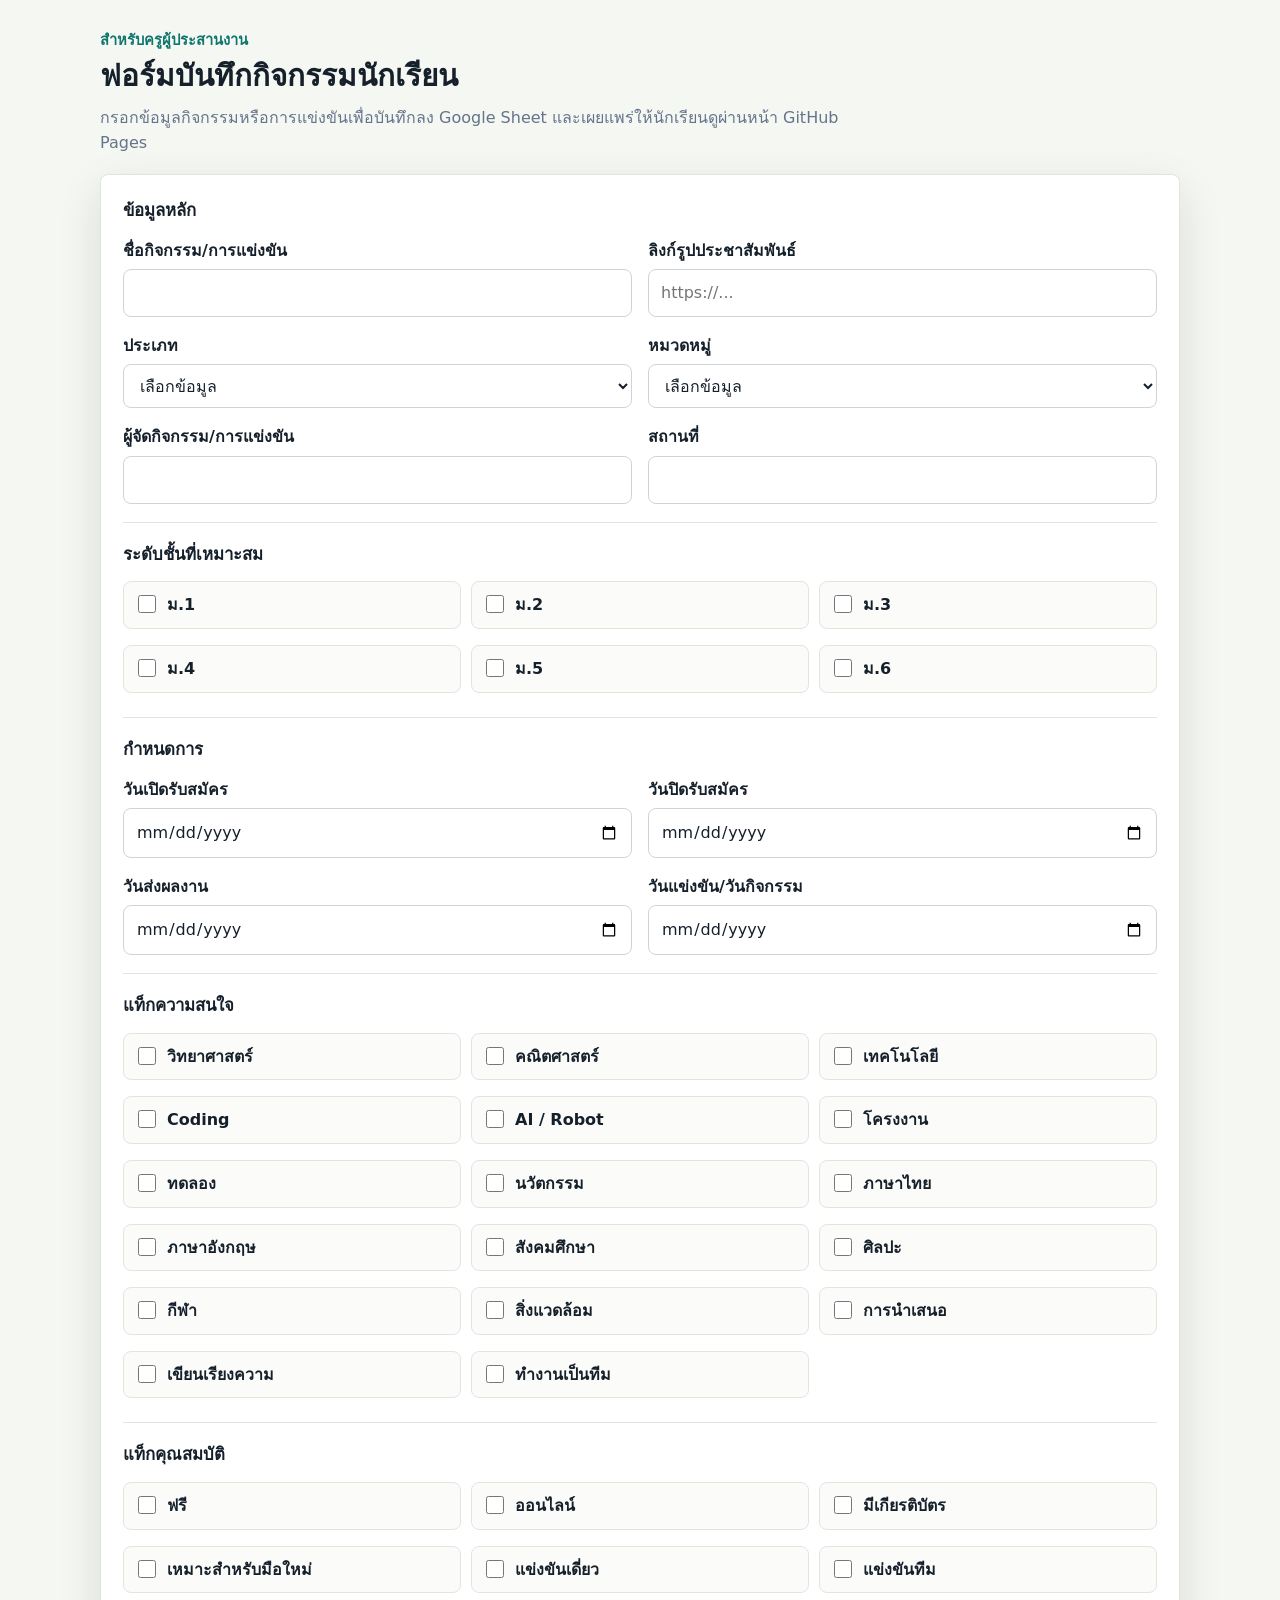
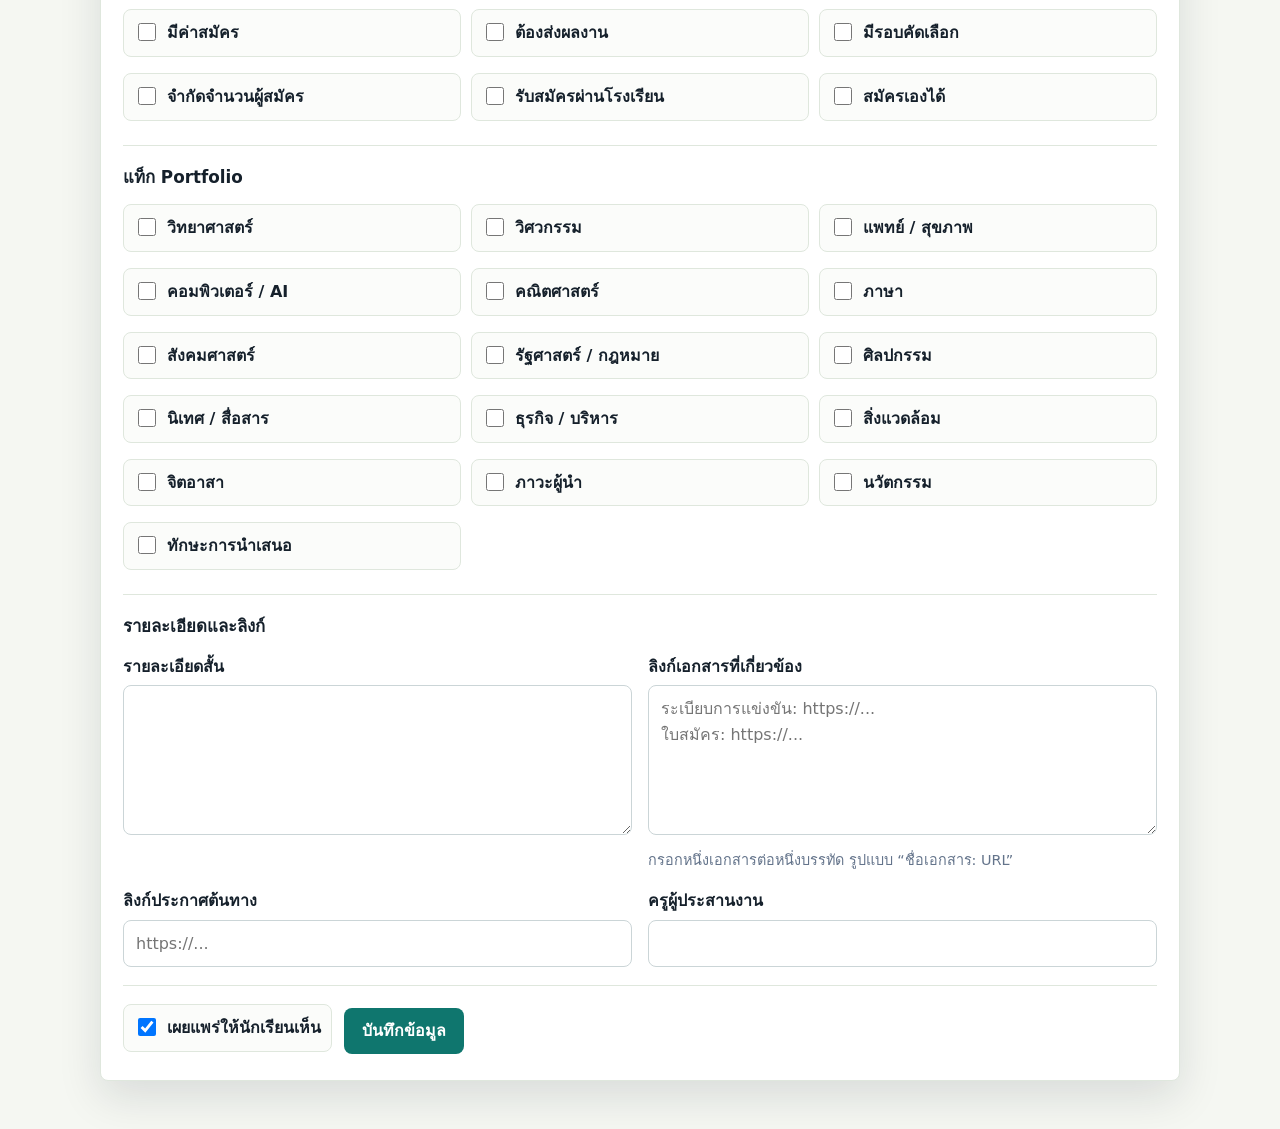
==== apps-script/Index.html @ c6098c6d "Create student events web app" ====
<!doctype html>
<html lang="th">
<head>
  <meta charset="utf-8">
  <meta name="viewport" content="width=device-width, initial-scale=1">
  <title>ฟอร์มบันทึกกิจกรรมนักเรียน</title>
  <style>
    :root {
      color-scheme: light;
      --bg: #f5f7f2;
      --surface: #ffffff;
      --ink: #15202b;
      --muted: #64748b;
      --line: #dfe7dd;
      --brand: #0f766e;
      --brand-dark: #115e59;
      --accent: #f97316;
      --danger: #b91c1c;
      --shadow: 0 16px 44px rgba(15, 23, 42, 0.12);
    }

    * {
      box-sizing: border-box;
    }

    body {
      margin: 0;
      background: var(--bg);
      color: var(--ink);
      font-family: system-ui, -apple-system, BlinkMacSystemFont, "Segoe UI", sans-serif;
      line-height: 1.6;
    }

    .page {
      width: min(1080px, calc(100% - 32px));
      margin: 0 auto;
      padding: 28px 0 48px;
    }

    header {
      margin-bottom: 18px;
    }

    .eyebrow {
      margin: 0 0 6px;
      color: var(--brand);
      font-weight: 700;
      font-size: 0.92rem;
    }

    h1 {
      margin: 0;
      font-size: 1.85rem;
      line-height: 1.25;
    }

    .lead {
      max-width: 760px;
      margin: 10px 0 0;
      color: var(--muted);
    }

    form {
      background: var(--surface);
      border: 1px solid var(--line);
      border-radius: 8px;
      box-shadow: var(--shadow);
      padding: 22px;
    }

    .section {
      padding: 18px 0;
      border-top: 1px solid var(--line);
    }

    .section:first-child {
      border-top: 0;
      padding-top: 0;
    }

    h2 {
      margin: 0 0 14px;
      font-size: 1.05rem;
    }

    .grid {
      display: grid;
      grid-template-columns: repeat(2, minmax(0, 1fr));
      gap: 16px;
    }

    .grid-3 {
      display: grid;
      grid-template-columns: repeat(3, minmax(0, 1fr));
      gap: 16px;
    }

    label {
      display: block;
      font-weight: 700;
      margin-bottom: 6px;
    }

    input,
    select,
    textarea {
      width: 100%;
      min-height: 44px;
      border: 1px solid #cbd5d7;
      border-radius: 8px;
      padding: 10px 12px;
      color: var(--ink);
      background: #fff;
      font: inherit;
    }

    textarea {
      min-height: 118px;
      resize: vertical;
    }

    input:focus,
    select:focus,
    textarea:focus {
      outline: 3px solid rgba(15, 118, 110, 0.18);
      border-color: var(--brand);
    }

    .check-grid {
      display: grid;
      grid-template-columns: repeat(3, minmax(0, 1fr));
      gap: 10px;
    }

    .check-item {
      display: flex;
      align-items: flex-start;
      gap: 8px;
      min-height: 42px;
      padding: 10px;
      border: 1px solid var(--line);
      border-radius: 8px;
      background: #fbfcfa;
      font-weight: 600;
    }

    .check-item input {
      width: 18px;
      min-height: 18px;
      margin-top: 3px;
      flex: 0 0 auto;
    }

    .hint {
      margin: 6px 0 0;
      color: var(--muted);
      font-size: 0.9rem;
    }

    .actions {
      display: flex;
      align-items: center;
      gap: 12px;
      flex-wrap: wrap;
      padding-top: 18px;
      border-top: 1px solid var(--line);
    }

    button {
      border: 0;
      border-radius: 8px;
      min-height: 44px;
      padding: 10px 18px;
      background: var(--brand);
      color: #fff;
      font: inherit;
      font-weight: 800;
      cursor: pointer;
    }

    button:hover {
      background: var(--brand-dark);
    }

    button:disabled {
      cursor: wait;
      opacity: 0.72;
    }

    .status {
      margin: 0;
      color: var(--muted);
      font-weight: 700;
    }

    .status.is-error {
      color: var(--danger);
    }

    .status.is-success {
      color: var(--brand);
    }

    @media (max-width: 820px) {
      .grid,
      .grid-3,
      .check-grid {
        grid-template-columns: 1fr;
      }

      form {
        padding: 16px;
      }
    }
  </style>
</head>
<body>
  <main class="page">
    <header>
      <p class="eyebrow">สำหรับครูผู้ประสานงาน</p>
      <h1>ฟอร์มบันทึกกิจกรรมนักเรียน</h1>
      <p class="lead">กรอกข้อมูลกิจกรรมหรือการแข่งขันเพื่อบันทึกลง Google Sheet และเผยแพร่ให้นักเรียนดูผ่านหน้า GitHub Pages</p>
    </header>

    <form id="eventForm">
      <section class="section">
        <h2>ข้อมูลหลัก</h2>
        <div class="grid">
          <div>
            <label for="title">ชื่อกิจกรรม/การแข่งขัน</label>
            <input id="title" name="title" required>
          </div>
          <div>
            <label for="posterImage">ลิงก์รูปประชาสัมพันธ์</label>
            <input id="posterImage" name="posterImage" type="url" placeholder="https://...">
          </div>
          <div>
            <label for="type">ประเภท</label>
            <select id="type" name="type" required></select>
          </div>
          <div>
            <label for="category">หมวดหมู่</label>
            <select id="category" name="category" required></select>
          </div>
          <div>
            <label for="organizer">ผู้จัดกิจกรรม/การแข่งขัน</label>
            <input id="organizer" name="organizer">
          </div>
          <div>
            <label for="location">สถานที่</label>
            <input id="location" name="location">
          </div>
        </div>
      </section>

      <section class="section">
        <h2>ระดับชั้นที่เหมาะสม</h2>
        <div class="check-grid" id="levelChecks"></div>
      </section>

      <section class="section">
        <h2>กำหนดการ</h2>
        <div class="grid">
          <div>
            <label for="registerOpenDate">วันเปิดรับสมัคร</label>
            <input id="registerOpenDate" name="registerOpenDate" type="date">
          </div>
          <div>
            <label for="registerCloseDate">วันปิดรับสมัคร</label>
            <input id="registerCloseDate" name="registerCloseDate" type="date">
          </div>
          <div>
            <label for="submissionDate">วันส่งผลงาน</label>
            <input id="submissionDate" name="submissionDate" type="date">
          </div>
          <div>
            <label for="eventDate">วันแข่งขัน/วันกิจกรรม</label>
            <input id="eventDate" name="eventDate" type="date">
          </div>
        </div>
      </section>

      <section class="section">
        <h2>แท็กความสนใจ</h2>
        <div class="check-grid" id="interestTagChecks"></div>
      </section>

      <section class="section">
        <h2>แท็กคุณสมบัติ</h2>
        <div class="check-grid" id="featureTagChecks"></div>
      </section>

      <section class="section">
        <h2>แท็ก Portfolio</h2>
        <div class="check-grid" id="portfolioTagChecks"></div>
      </section>

      <section class="section">
        <h2>รายละเอียดและลิงก์</h2>
        <div class="grid">
          <div>
            <label for="summary">รายละเอียดสั้น</label>
            <textarea id="summary" name="summary" rows="5"></textarea>
          </div>
          <div>
            <label for="documentLinks">ลิงก์เอกสารที่เกี่ยวข้อง</label>
            <textarea id="documentLinks" name="documentLinks" rows="5" placeholder="ระเบียบการแข่งขัน: https://...&#10;ใบสมัคร: https://..."></textarea>
            <p class="hint">กรอกหนึ่งเอกสารต่อหนึ่งบรรทัด รูปแบบ “ชื่อเอกสาร: URL”</p>
          </div>
          <div>
            <label for="sourceLink">ลิงก์ประกาศต้นทาง</label>
            <input id="sourceLink" name="sourceLink" type="url" placeholder="https://...">
          </div>
          <div>
            <label for="contactTeacher">ครูผู้ประสานงาน</label>
            <input id="contactTeacher" name="contactTeacher">
          </div>
        </div>
      </section>

      <div class="actions">
        <label class="check-item">
          <input id="isPublished" name="isPublished" type="checkbox" checked>
          <span>เผยแพร่ให้นักเรียนเห็น</span>
        </label>
        <button id="submitButton" type="submit">บันทึกข้อมูล</button>
        <p class="status" id="formStatus" aria-live="polite"></p>
      </div>
    </form>
  </main>

  <script>
    const TYPES = ['การแข่งขัน', 'จิตอาสา', 'งานแนะแนว', 'ค่าย/อบรม', 'ทุนการศึกษา', 'กิจกรรมอื่น ๆ'];
    const CATEGORIES = ['วิทยาศาสตร์', 'คณิตศาสตร์', 'เทคโนโลยี', 'ภาษาไทย', 'ภาษาอังกฤษ', 'สังคมศึกษา', 'ศิลปะ', 'กีฬา', 'สิ่งแวดล้อม', 'แนะแนวการศึกษา', 'จิตอาสา', 'ทั่วไป'];
    const LEVELS = [
      ['m1', 'ม.1'],
      ['m2', 'ม.2'],
      ['m3', 'ม.3'],
      ['m4', 'ม.4'],
      ['m5', 'ม.5'],
      ['m6', 'ม.6']
    ];
    const INTEREST_TAGS = ['วิทยาศาสตร์', 'คณิตศาสตร์', 'เทคโนโลยี', 'Coding', 'AI / Robot', 'โครงงาน', 'ทดลอง', 'นวัตกรรม', 'ภาษาไทย', 'ภาษาอังกฤษ', 'สังคมศึกษา', 'ศิลปะ', 'กีฬา', 'สิ่งแวดล้อม', 'การนำเสนอ', 'เขียนเรียงความ', 'ทำงานเป็นทีม'];
    const FEATURE_TAGS = ['ฟรี', 'ออนไลน์', 'มีเกียรติบัตร', 'เหมาะสำหรับมือใหม่', 'แข่งขันเดี่ยว', 'แข่งขันทีม', 'มีค่าสมัคร', 'ต้องส่งผลงาน', 'มีรอบคัดเลือก', 'จำกัดจำนวนผู้สมัคร', 'รับสมัครผ่านโรงเรียน', 'สมัครเองได้'];
    const PORTFOLIO_TAGS = ['วิทยาศาสตร์', 'วิศวกรรม', 'แพทย์ / สุขภาพ', 'คอมพิวเตอร์ / AI', 'คณิตศาสตร์', 'ภาษา', 'สังคมศาสตร์', 'รัฐศาสตร์ / กฎหมาย', 'ศิลปกรรม', 'นิเทศ / สื่อสาร', 'ธุรกิจ / บริหาร', 'สิ่งแวดล้อม', 'จิตอาสา', 'ภาวะผู้นำ', 'นวัตกรรม', 'ทักษะการนำเสนอ'];

    const form = document.querySelector('#eventForm');
    const statusText = document.querySelector('#formStatus');
    const submitButton = document.querySelector('#submitButton');

    renderSelect('type', TYPES);
    renderSelect('category', CATEGORIES);
    renderChecks('levelChecks', LEVELS.map(([value, label]) => ({ id: value, name: value, value, label })));
    renderChecks('interestTagChecks', INTEREST_TAGS.map(value => ({ name: 'interestTags', value, label: value })));
    renderChecks('featureTagChecks', FEATURE_TAGS.map(value => ({ name: 'featureTags', value, label: value })));
    renderChecks('portfolioTagChecks', PORTFOLIO_TAGS.map(value => ({ name: 'portfolioTags', value, label: value })));

    form.addEventListener('submit', function(event) {
      event.preventDefault();
      saveForm();
    });

    function renderSelect(id, options) {
      const select = document.querySelector('#' + id);
      select.innerHTML = '<option value="">เลือกข้อมูล</option>' + options.map(option => `<option value="${option}">${option}</option>`).join('');
    }

    function renderChecks(containerId, items) {
      const container = document.querySelector('#' + containerId);
      container.innerHTML = items.map(item => `
        <label class="check-item">
          <input ${item.id ? `id="${item.id}"` : ''} type="checkbox" name="${item.name}" value="${item.value}">
          <span>${item.label}</span>
        </label>
      `).join('');
    }

    function saveForm() {
      const payload = collectFormData();
      setStatus('กำลังบันทึกข้อมูล...', '');
      submitButton.disabled = true;

      // ใช้ google.script.run เพื่อเรียกฟังก์ชันฝั่ง Apps Script โดยไม่ต้องเปิด API แยก
      google.script.run
        .withSuccessHandler(function(result) {
          setStatus(result && result.message ? result.message : 'บันทึกข้อมูลเรียบร้อยแล้ว', 'success');
          form.reset();
          document.querySelector('#isPublished').checked = true;
          submitButton.disabled = false;
        })
        .withFailureHandler(function(error) {
          setStatus(error && error.message ? error.message : 'บันทึกไม่สำเร็จ กรุณาลองใหม่', 'error');
          submitButton.disabled = false;
        })
        .saveEvent(payload);
    }

    function collectFormData() {
      return {
        title: valueOf('title'),
        posterImage: valueOf('posterImage'),
        type: valueOf('type'),
        category: valueOf('category'),
        organizer: valueOf('organizer'),
        m1: checked('m1'),
        m2: checked('m2'),
        m3: checked('m3'),
        m4: checked('m4'),
        m5: checked('m5'),
        m6: checked('m6'),
        interestTags: selectedValues('interestTags'),
        featureTags: selectedValues('featureTags'),
        portfolioTags: selectedValues('portfolioTags'),
        registerOpenDate: valueOf('registerOpenDate'),
        registerCloseDate: valueOf('registerCloseDate'),
        submissionDate: valueOf('submissionDate'),
        eventDate: valueOf('eventDate'),
        location: valueOf('location'),
        summary: valueOf('summary'),
        sourceLink: valueOf('sourceLink'),
        documentLinks: valueOf('documentLinks'),
        contactTeacher: valueOf('contactTeacher'),
        isPublished: checked('isPublished')
      };
    }

    function valueOf(id) {
      return document.querySelector('#' + id).value.trim();
    }

    function checked(id) {
      return document.querySelector('#' + id).checked;
    }

    function selectedValues(name) {
      return Array.from(document.querySelectorAll(`input[name="${name}"]:checked`)).map(input => input.value);
    }

    function setStatus(message, type) {
      statusText.textContent = message;
      statusText.className = 'status';
      if (type) statusText.classList.add('is-' + type);
    }
  </script>
</body>
</html>
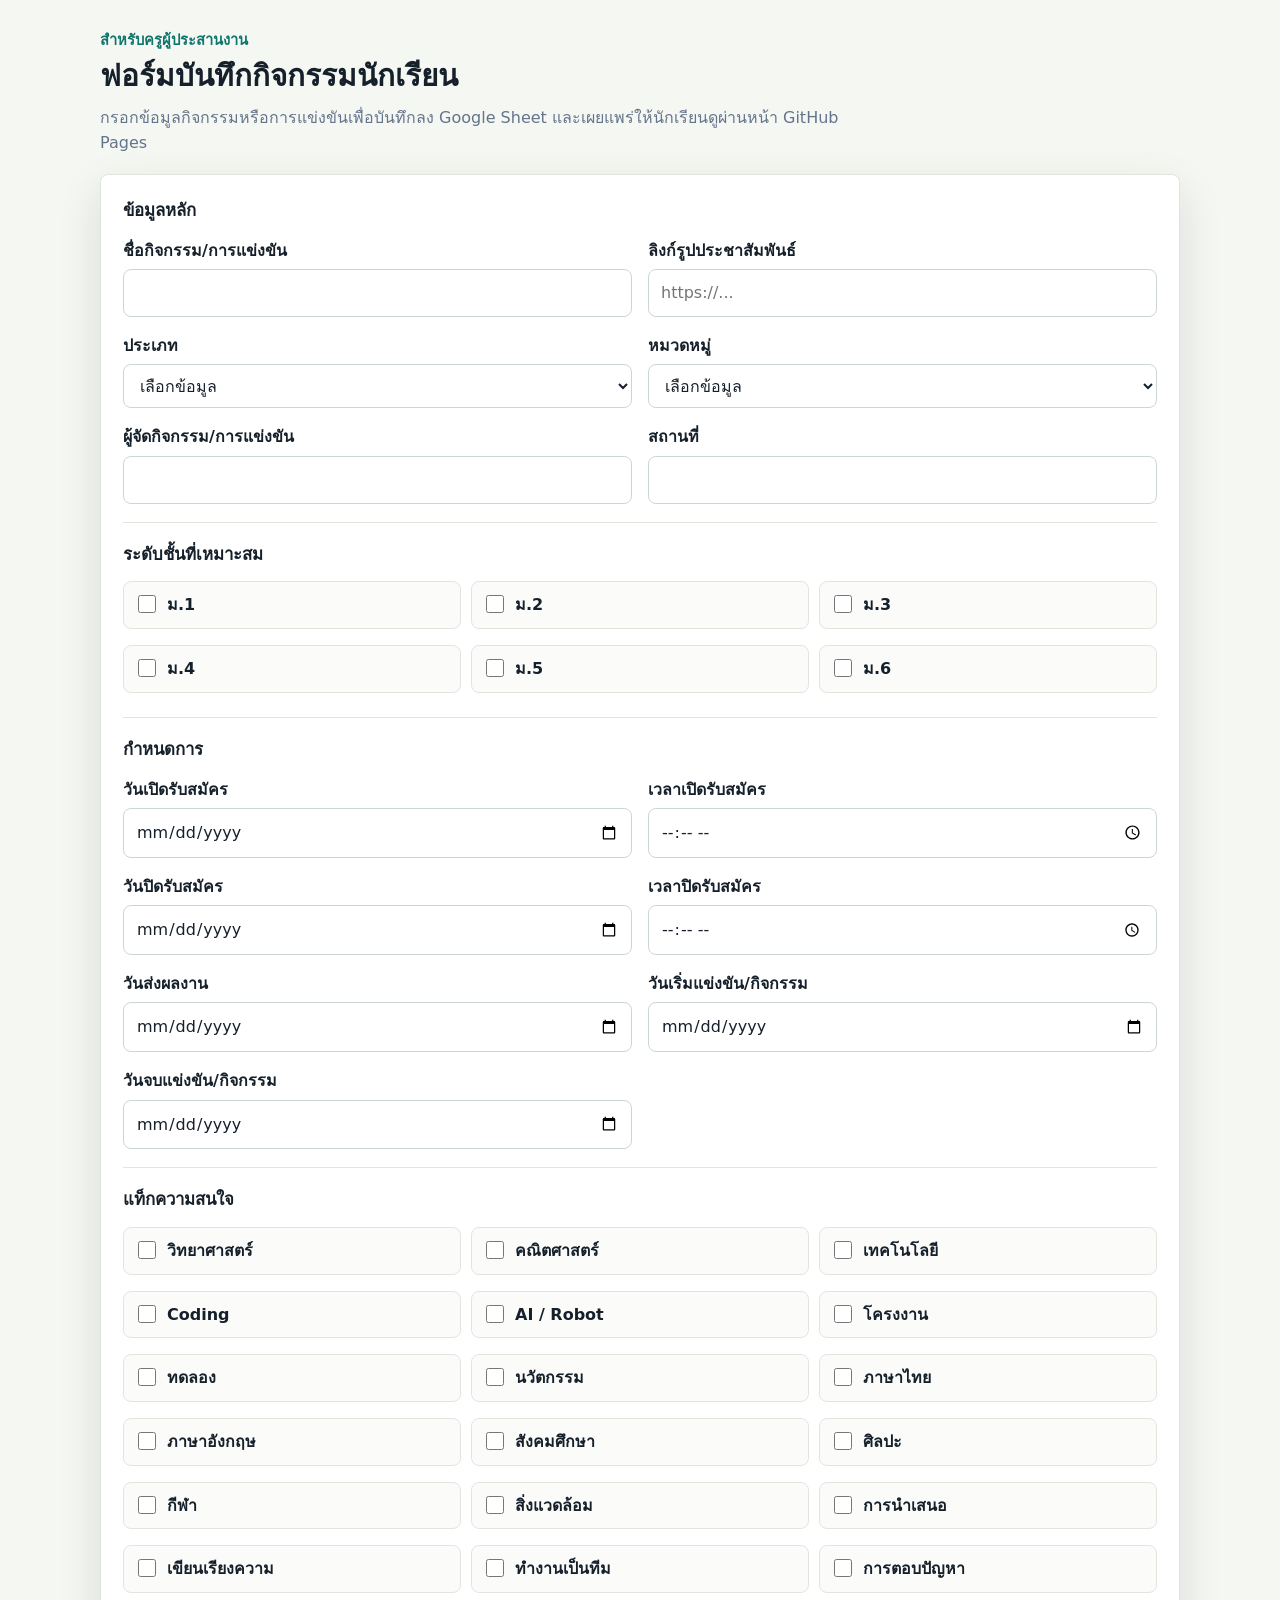
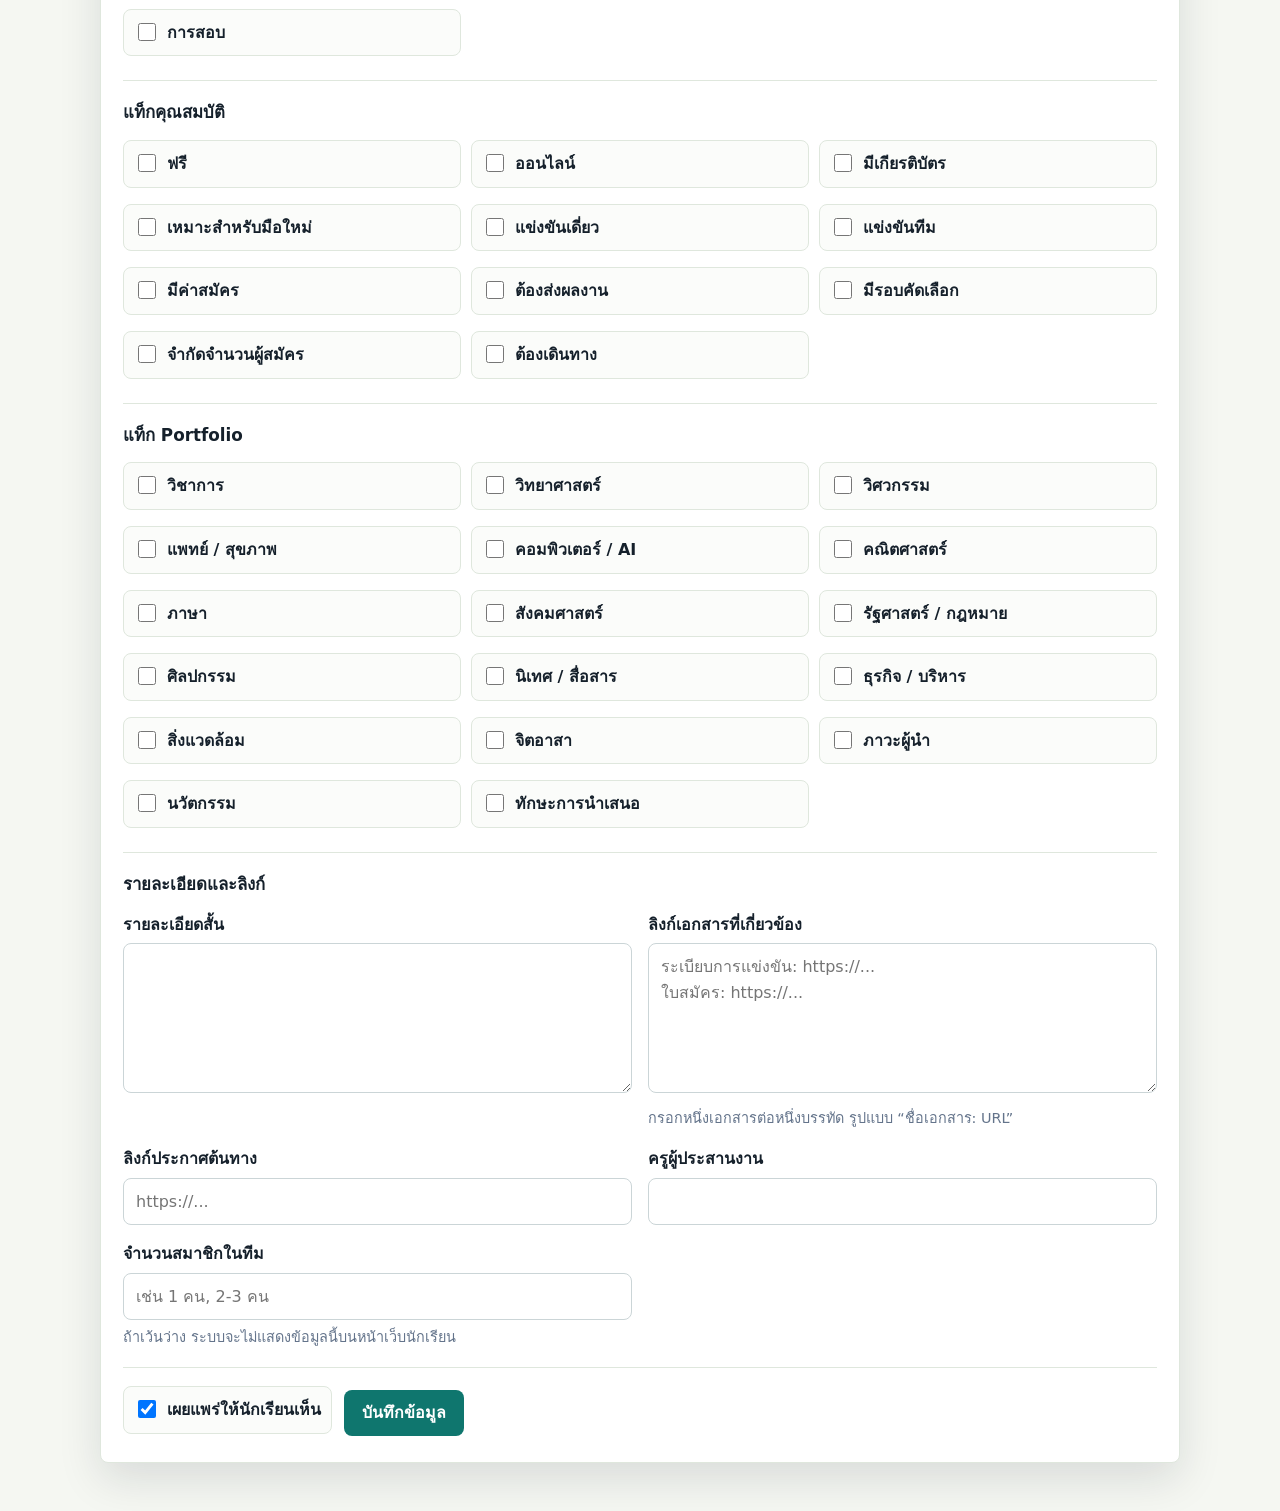
==== commit 4f9809ff: "Update event scheduling fields" ====
--- a/apps-script/Index.html
+++ b/apps-script/Index.html
@@ -266,16 +266,28 @@
             <input id="registerOpenDate" name="registerOpenDate" type="date">
           </div>
           <div>
+            <label for="registerOpenTime">เวลาเปิดรับสมัคร</label>
+            <input id="registerOpenTime" name="registerOpenTime" type="time">
+          </div>
+          <div>
             <label for="registerCloseDate">วันปิดรับสมัคร</label>
             <input id="registerCloseDate" name="registerCloseDate" type="date">
           </div>
           <div>
+            <label for="registerCloseTime">เวลาปิดรับสมัคร</label>
+            <input id="registerCloseTime" name="registerCloseTime" type="time">
+          </div>
+          <div>
             <label for="submissionDate">วันส่งผลงาน</label>
             <input id="submissionDate" name="submissionDate" type="date">
           </div>
           <div>
-            <label for="eventDate">วันแข่งขัน/วันกิจกรรม</label>
-            <input id="eventDate" name="eventDate" type="date">
+            <label for="eventStartDate">วันเริ่มแข่งขัน/กิจกรรม</label>
+            <input id="eventStartDate" name="eventStartDate" type="date">
+          </div>
+          <div>
+            <label for="eventEndDate">วันจบแข่งขัน/กิจกรรม</label>
+            <input id="eventEndDate" name="eventEndDate" type="date">
           </div>
         </div>
       </section>
@@ -314,6 +326,11 @@
           <div>
             <label for="contactTeacher">ครูผู้ประสานงาน</label>
             <input id="contactTeacher" name="contactTeacher">
+          </div>
+          <div>
+            <label for="teamMemberCount">จำนวนสมาชิกในทีม</label>
+            <input id="teamMemberCount" name="teamMemberCount" inputmode="numeric" placeholder="เช่น 1 คน, 2-3 คน">
+            <p class="hint">ถ้าเว้นว่าง ระบบจะไม่แสดงข้อมูลนี้บนหน้าเว็บนักเรียน</p>
           </div>
         </div>
       </section>
@@ -340,9 +357,9 @@
       ['m5', 'ม.5'],
       ['m6', 'ม.6']
     ];
-    const INTEREST_TAGS = ['วิทยาศาสตร์', 'คณิตศาสตร์', 'เทคโนโลยี', 'Coding', 'AI / Robot', 'โครงงาน', 'ทดลอง', 'นวัตกรรม', 'ภาษาไทย', 'ภาษาอังกฤษ', 'สังคมศึกษา', 'ศิลปะ', 'กีฬา', 'สิ่งแวดล้อม', 'การนำเสนอ', 'เขียนเรียงความ', 'ทำงานเป็นทีม'];
-    const FEATURE_TAGS = ['ฟรี', 'ออนไลน์', 'มีเกียรติบัตร', 'เหมาะสำหรับมือใหม่', 'แข่งขันเดี่ยว', 'แข่งขันทีม', 'มีค่าสมัคร', 'ต้องส่งผลงาน', 'มีรอบคัดเลือก', 'จำกัดจำนวนผู้สมัคร', 'รับสมัครผ่านโรงเรียน', 'สมัครเองได้'];
-    const PORTFOLIO_TAGS = ['วิทยาศาสตร์', 'วิศวกรรม', 'แพทย์ / สุขภาพ', 'คอมพิวเตอร์ / AI', 'คณิตศาสตร์', 'ภาษา', 'สังคมศาสตร์', 'รัฐศาสตร์ / กฎหมาย', 'ศิลปกรรม', 'นิเทศ / สื่อสาร', 'ธุรกิจ / บริหาร', 'สิ่งแวดล้อม', 'จิตอาสา', 'ภาวะผู้นำ', 'นวัตกรรม', 'ทักษะการนำเสนอ'];
+    const INTEREST_TAGS = ['วิทยาศาสตร์', 'คณิตศาสตร์', 'เทคโนโลยี', 'Coding', 'AI / Robot', 'โครงงาน', 'ทดลอง', 'นวัตกรรม', 'ภาษาไทย', 'ภาษาอังกฤษ', 'สังคมศึกษา', 'ศิลปะ', 'กีฬา', 'สิ่งแวดล้อม', 'การนำเสนอ', 'เขียนเรียงความ', 'ทำงานเป็นทีม', 'การตอบปัญหา', 'การสอบ'];
+    const FEATURE_TAGS = ['ฟรี', 'ออนไลน์', 'มีเกียรติบัตร', 'เหมาะสำหรับมือใหม่', 'แข่งขันเดี่ยว', 'แข่งขันทีม', 'มีค่าสมัคร', 'ต้องส่งผลงาน', 'มีรอบคัดเลือก', 'จำกัดจำนวนผู้สมัคร', 'ต้องเดินทาง'];
+    const PORTFOLIO_TAGS = ['วิชาการ', 'วิทยาศาสตร์', 'วิศวกรรม', 'แพทย์ / สุขภาพ', 'คอมพิวเตอร์ / AI', 'คณิตศาสตร์', 'ภาษา', 'สังคมศาสตร์', 'รัฐศาสตร์ / กฎหมาย', 'ศิลปกรรม', 'นิเทศ / สื่อสาร', 'ธุรกิจ / บริหาร', 'สิ่งแวดล้อม', 'จิตอาสา', 'ภาวะผู้นำ', 'นวัตกรรม', 'ทักษะการนำเสนอ'];
 
     const form = document.querySelector('#eventForm');
     const statusText = document.querySelector('#formStatus');
@@ -412,10 +429,14 @@
         featureTags: selectedValues('featureTags'),
         portfolioTags: selectedValues('portfolioTags'),
         registerOpenDate: valueOf('registerOpenDate'),
+        registerOpenTime: valueOf('registerOpenTime'),
         registerCloseDate: valueOf('registerCloseDate'),
+        registerCloseTime: valueOf('registerCloseTime'),
         submissionDate: valueOf('submissionDate'),
-        eventDate: valueOf('eventDate'),
+        eventStartDate: valueOf('eventStartDate'),
+        eventEndDate: valueOf('eventEndDate'),
         location: valueOf('location'),
+        teamMemberCount: valueOf('teamMemberCount'),
         summary: valueOf('summary'),
         sourceLink: valueOf('sourceLink'),
         documentLinks: valueOf('documentLinks'),
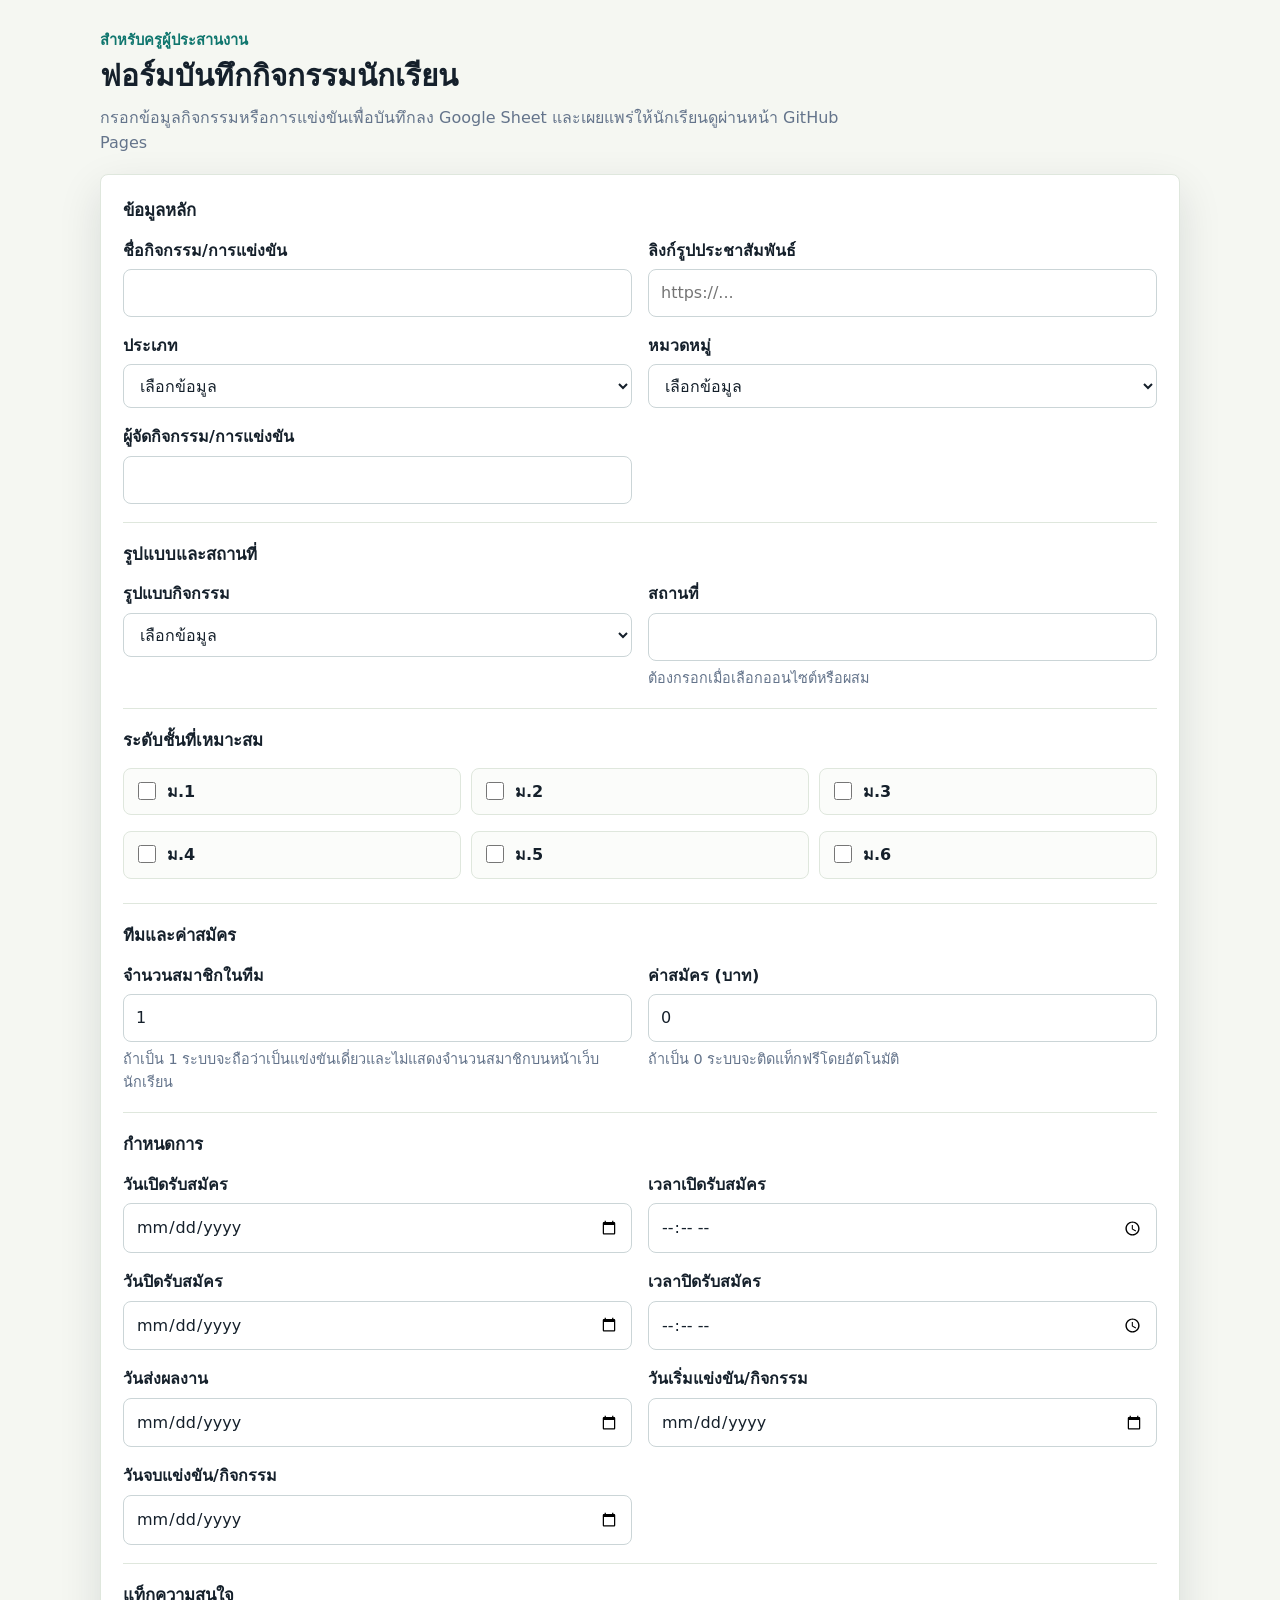
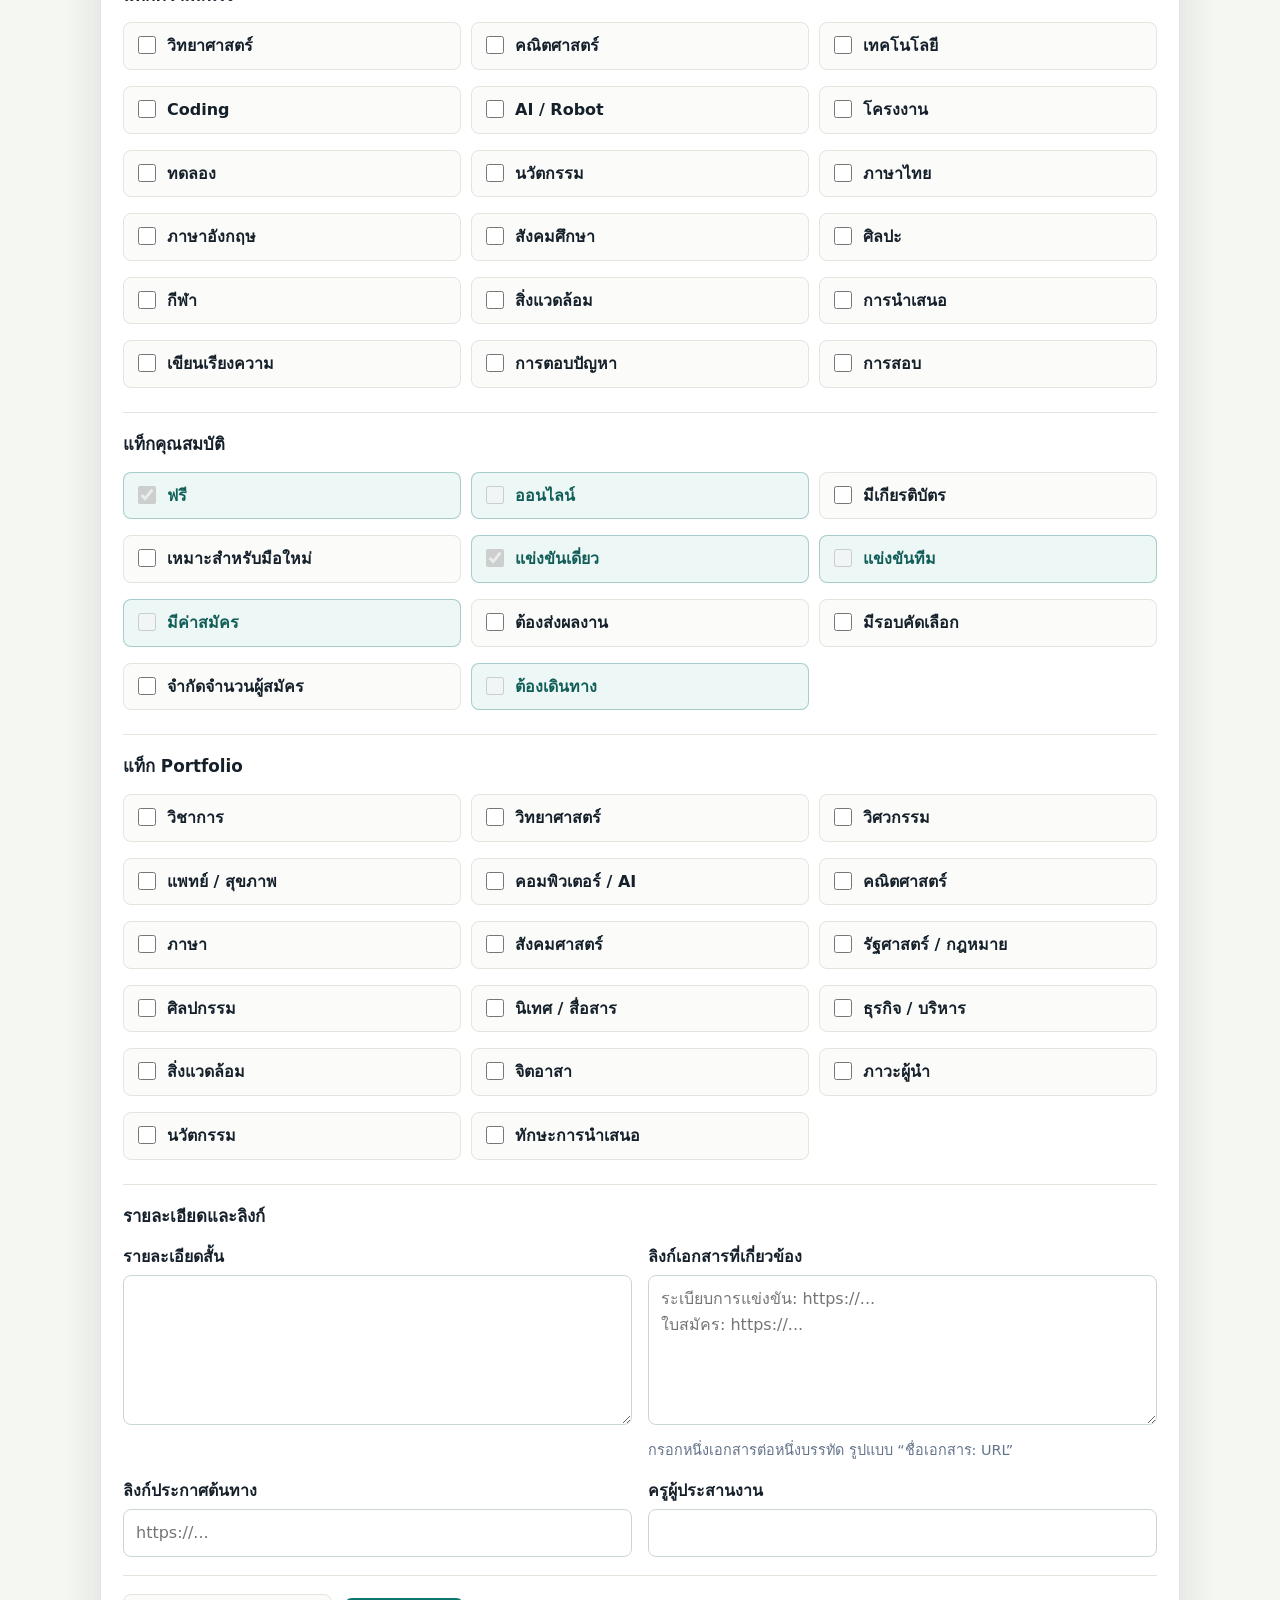
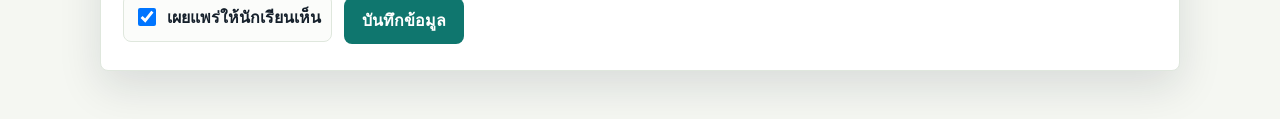
==== commit 9bbeb116: "Add activity format auto tags" ====
--- a/apps-script/Index.html
+++ b/apps-script/Index.html
@@ -151,6 +151,16 @@
       flex: 0 0 auto;
     }
 
+    .check-item.is-locked {
+      background: #edf7f5;
+      border-color: rgba(15, 118, 110, 0.32);
+      color: var(--brand-dark);
+    }
+
+    .check-item input:disabled {
+      cursor: not-allowed;
+    }
+
     .hint {
       margin: 6px 0 0;
       color: var(--muted);
@@ -246,9 +256,20 @@
             <label for="organizer">ผู้จัดกิจกรรม/การแข่งขัน</label>
             <input id="organizer" name="organizer">
           </div>
+        </div>
+      </section>
+
+      <section class="section">
+        <h2>รูปแบบและสถานที่</h2>
+        <div class="grid">
+          <div>
+            <label for="activityFormat">รูปแบบกิจกรรม</label>
+            <select id="activityFormat" name="activityFormat" required></select>
+          </div>
           <div>
             <label for="location">สถานที่</label>
             <input id="location" name="location">
+            <p class="hint">ต้องกรอกเมื่อเลือกออนไซต์หรือผสม</p>
           </div>
         </div>
       </section>
@@ -256,6 +277,22 @@
       <section class="section">
         <h2>ระดับชั้นที่เหมาะสม</h2>
         <div class="check-grid" id="levelChecks"></div>
+      </section>
+
+      <section class="section">
+        <h2>ทีมและค่าสมัคร</h2>
+        <div class="grid">
+          <div>
+            <label for="teamMemberCount">จำนวนสมาชิกในทีม</label>
+            <input id="teamMemberCount" name="teamMemberCount" type="number" min="1" step="1" value="1" inputmode="numeric">
+            <p class="hint">ถ้าเป็น 1 ระบบจะถือว่าเป็นแข่งขันเดี่ยวและไม่แสดงจำนวนสมาชิกบนหน้าเว็บนักเรียน</p>
+          </div>
+          <div>
+            <label for="registrationFee">ค่าสมัคร (บาท)</label>
+            <input id="registrationFee" name="registrationFee" type="number" min="0" step="1" value="0" inputmode="decimal">
+            <p class="hint">ถ้าเป็น 0 ระบบจะติดแท็กฟรีโดยอัตโนมัติ</p>
+          </div>
+        </div>
       </section>
 
       <section class="section">
@@ -326,11 +363,6 @@
           <div>
             <label for="contactTeacher">ครูผู้ประสานงาน</label>
             <input id="contactTeacher" name="contactTeacher">
-          </div>
-          <div>
-            <label for="teamMemberCount">จำนวนสมาชิกในทีม</label>
-            <input id="teamMemberCount" name="teamMemberCount" inputmode="numeric" placeholder="เช่น 1 คน, 2-3 คน">
-            <p class="hint">ถ้าเว้นว่าง ระบบจะไม่แสดงข้อมูลนี้บนหน้าเว็บนักเรียน</p>
           </div>
         </div>
       </section>
@@ -349,6 +381,7 @@
   <script>
     const TYPES = ['การแข่งขัน', 'จิตอาสา', 'งานแนะแนว', 'ค่าย/อบรม', 'ทุนการศึกษา', 'กิจกรรมอื่น ๆ'];
     const CATEGORIES = ['วิทยาศาสตร์', 'คณิตศาสตร์', 'เทคโนโลยี', 'ภาษาไทย', 'ภาษาอังกฤษ', 'สังคมศึกษา', 'ศิลปะ', 'กีฬา', 'สิ่งแวดล้อม', 'แนะแนวการศึกษา', 'จิตอาสา', 'ทั่วไป'];
+    const ACTIVITY_FORMATS = ['ออนไลน์', 'ออนไซต์', 'ผสม'];
     const LEVELS = [
       ['m1', 'ม.1'],
       ['m2', 'ม.2'],
@@ -357,9 +390,10 @@
       ['m5', 'ม.5'],
       ['m6', 'ม.6']
     ];
-    const INTEREST_TAGS = ['วิทยาศาสตร์', 'คณิตศาสตร์', 'เทคโนโลยี', 'Coding', 'AI / Robot', 'โครงงาน', 'ทดลอง', 'นวัตกรรม', 'ภาษาไทย', 'ภาษาอังกฤษ', 'สังคมศึกษา', 'ศิลปะ', 'กีฬา', 'สิ่งแวดล้อม', 'การนำเสนอ', 'เขียนเรียงความ', 'ทำงานเป็นทีม', 'การตอบปัญหา', 'การสอบ'];
+    const INTEREST_TAGS = ['วิทยาศาสตร์', 'คณิตศาสตร์', 'เทคโนโลยี', 'Coding', 'AI / Robot', 'โครงงาน', 'ทดลอง', 'นวัตกรรม', 'ภาษาไทย', 'ภาษาอังกฤษ', 'สังคมศึกษา', 'ศิลปะ', 'กีฬา', 'สิ่งแวดล้อม', 'การนำเสนอ', 'เขียนเรียงความ', 'การตอบปัญหา', 'การสอบ'];
     const FEATURE_TAGS = ['ฟรี', 'ออนไลน์', 'มีเกียรติบัตร', 'เหมาะสำหรับมือใหม่', 'แข่งขันเดี่ยว', 'แข่งขันทีม', 'มีค่าสมัคร', 'ต้องส่งผลงาน', 'มีรอบคัดเลือก', 'จำกัดจำนวนผู้สมัคร', 'ต้องเดินทาง'];
     const PORTFOLIO_TAGS = ['วิชาการ', 'วิทยาศาสตร์', 'วิศวกรรม', 'แพทย์ / สุขภาพ', 'คอมพิวเตอร์ / AI', 'คณิตศาสตร์', 'ภาษา', 'สังคมศาสตร์', 'รัฐศาสตร์ / กฎหมาย', 'ศิลปกรรม', 'นิเทศ / สื่อสาร', 'ธุรกิจ / บริหาร', 'สิ่งแวดล้อม', 'จิตอาสา', 'ภาวะผู้นำ', 'นวัตกรรม', 'ทักษะการนำเสนอ'];
+    const AUTO_FEATURE_TAGS = ['แข่งขันเดี่ยว', 'แข่งขันทีม', 'ฟรี', 'มีค่าสมัคร', 'ออนไลน์', 'ต้องเดินทาง'];
 
     const form = document.querySelector('#eventForm');
     const statusText = document.querySelector('#formStatus');
@@ -367,16 +401,23 @@
 
     renderSelect('type', TYPES);
     renderSelect('category', CATEGORIES);
+    renderSelect('activityFormat', ACTIVITY_FORMATS);
     renderChecks('levelChecks', LEVELS.map(([value, label]) => ({ id: value, name: value, value, label })));
     renderChecks('interestTagChecks', INTEREST_TAGS.map(value => ({ name: 'interestTags', value, label: value })));
-    renderChecks('featureTagChecks', FEATURE_TAGS.map(value => ({ name: 'featureTags', value, label: value })));
+    renderChecks('featureTagChecks', FEATURE_TAGS.map(value => ({ name: 'featureTags', value, label: value, locked: AUTO_FEATURE_TAGS.includes(value) })));
     renderChecks('portfolioTagChecks', PORTFOLIO_TAGS.map(value => ({ name: 'portfolioTags', value, label: value })));
+    updateAutoFields();
 
     form.addEventListener('submit', function(event) {
       event.preventDefault();
       saveForm();
     });
 
+    ['teamMemberCount', 'registrationFee', 'activityFormat'].forEach(id => {
+      document.querySelector('#' + id).addEventListener('input', updateAutoFields);
+      document.querySelector('#' + id).addEventListener('change', updateAutoFields);
+    });
+
     function renderSelect(id, options) {
       const select = document.querySelector('#' + id);
       select.innerHTML = '<option value="">เลือกข้อมูล</option>' + options.map(option => `<option value="${option}">${option}</option>`).join('');
@@ -385,8 +426,8 @@
     function renderChecks(containerId, items) {
       const container = document.querySelector('#' + containerId);
       container.innerHTML = items.map(item => `
-        <label class="check-item">
-          <input ${item.id ? `id="${item.id}"` : ''} type="checkbox" name="${item.name}" value="${item.value}">
+        <label class="check-item ${item.locked ? 'is-locked' : ''}">
+          <input ${item.id ? `id="${item.id}"` : ''} ${item.locked ? 'data-auto-feature="true" disabled' : ''} type="checkbox" name="${item.name}" value="${item.value}">
           <span>${item.label}</span>
         </label>
       `).join('');
@@ -403,6 +444,8 @@
           setStatus(result && result.message ? result.message : 'บันทึกข้อมูลเรียบร้อยแล้ว', 'success');
           form.reset();
           document.querySelector('#isPublished').checked = true;
+          setDefaultAutoInputs();
+          updateAutoFields();
           submitButton.disabled = false;
         })
         .withFailureHandler(function(error) {
@@ -413,12 +456,18 @@
     }
 
     function collectFormData() {
+      updateAutoFields();
+      const teamMemberCount = normalizeTeamMemberCount(valueOf('teamMemberCount'));
+      const registrationFee = normalizeRegistrationFee(valueOf('registrationFee'));
+
       return {
         title: valueOf('title'),
         posterImage: valueOf('posterImage'),
         type: valueOf('type'),
         category: valueOf('category'),
         organizer: valueOf('organizer'),
+        activityFormat: valueOf('activityFormat'),
+        location: valueOf('location'),
         m1: checked('m1'),
         m2: checked('m2'),
         m3: checked('m3'),
@@ -426,7 +475,7 @@
         m5: checked('m5'),
         m6: checked('m6'),
         interestTags: selectedValues('interestTags'),
-        featureTags: selectedValues('featureTags'),
+        featureTags: buildFeatureTags(selectedValues('featureTags'), teamMemberCount, registrationFee, valueOf('activityFormat')),
         portfolioTags: selectedValues('portfolioTags'),
         registerOpenDate: valueOf('registerOpenDate'),
         registerOpenTime: valueOf('registerOpenTime'),
@@ -435,8 +484,8 @@
         submissionDate: valueOf('submissionDate'),
         eventStartDate: valueOf('eventStartDate'),
         eventEndDate: valueOf('eventEndDate'),
-        location: valueOf('location'),
-        teamMemberCount: valueOf('teamMemberCount'),
+        teamMemberCount,
+        registrationFee,
         summary: valueOf('summary'),
         sourceLink: valueOf('sourceLink'),
         documentLinks: valueOf('documentLinks'),
@@ -457,6 +506,52 @@
       return Array.from(document.querySelectorAll(`input[name="${name}"]:checked`)).map(input => input.value);
     }
 
+    function setDefaultAutoInputs() {
+      document.querySelector('#teamMemberCount').value = '1';
+      document.querySelector('#registrationFee').value = '0';
+    }
+
+    function updateAutoFields() {
+      const teamMemberCount = normalizeTeamMemberCount(valueOf('teamMemberCount'));
+      const registrationFee = normalizeRegistrationFee(valueOf('registrationFee'));
+      const activityFormat = valueOf('activityFormat');
+      const locationInput = document.querySelector('#location');
+      const featureTags = buildFeatureTags(selectedValues('featureTags'), teamMemberCount, registrationFee, activityFormat);
+
+      locationInput.required = activityFormat === 'ออนไซต์' || activityFormat === 'ผสม';
+
+      document.querySelectorAll('[data-auto-feature="true"]').forEach(input => {
+        input.checked = featureTags.includes(input.value);
+      });
+    }
+
+    function buildFeatureTags(values, teamMemberCount, registrationFee, activityFormat) {
+      const tags = values.filter(value => !AUTO_FEATURE_TAGS.includes(value));
+
+      tags.push(teamMemberCount === 1 ? 'แข่งขันเดี่ยว' : 'แข่งขันทีม');
+      tags.push(registrationFee > 0 ? 'มีค่าสมัคร' : 'ฟรี');
+
+      if (activityFormat === 'ออนไลน์' || activityFormat === 'ผสม') {
+        tags.push('ออนไลน์');
+      }
+
+      if (activityFormat === 'ออนไซต์' || activityFormat === 'ผสม') {
+        tags.push('ต้องเดินทาง');
+      }
+
+      return Array.from(new Set(tags));
+    }
+
+    function normalizeTeamMemberCount(value) {
+      const number = parseInt(String(value || '').replace(/,/g, ''), 10);
+      return Number.isFinite(number) && number >= 1 ? number : 1;
+    }
+
+    function normalizeRegistrationFee(value) {
+      const number = Number(String(value || '').replace(/,/g, ''));
+      return Number.isFinite(number) && number >= 0 ? number : 0;
+    }
+
     function setStatus(message, type) {
       statusText.textContent = message;
       statusText.className = 'status';
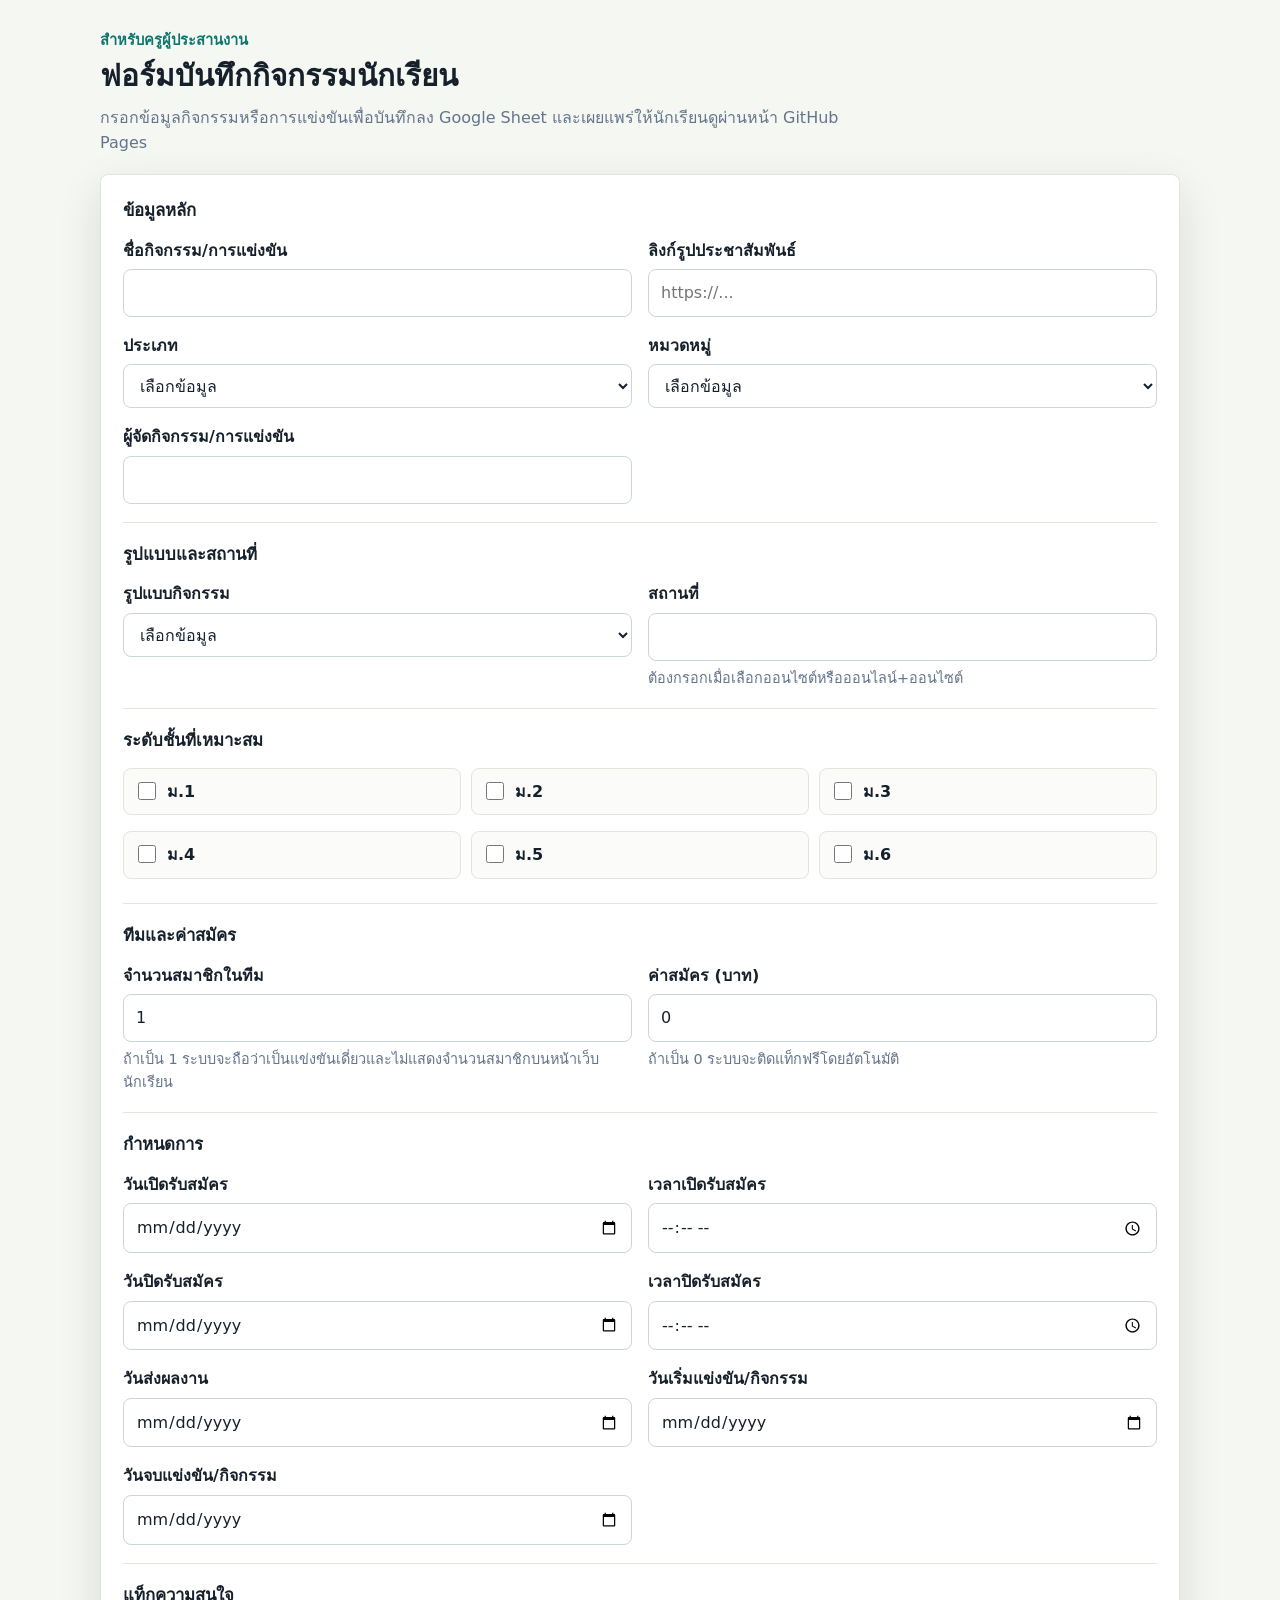
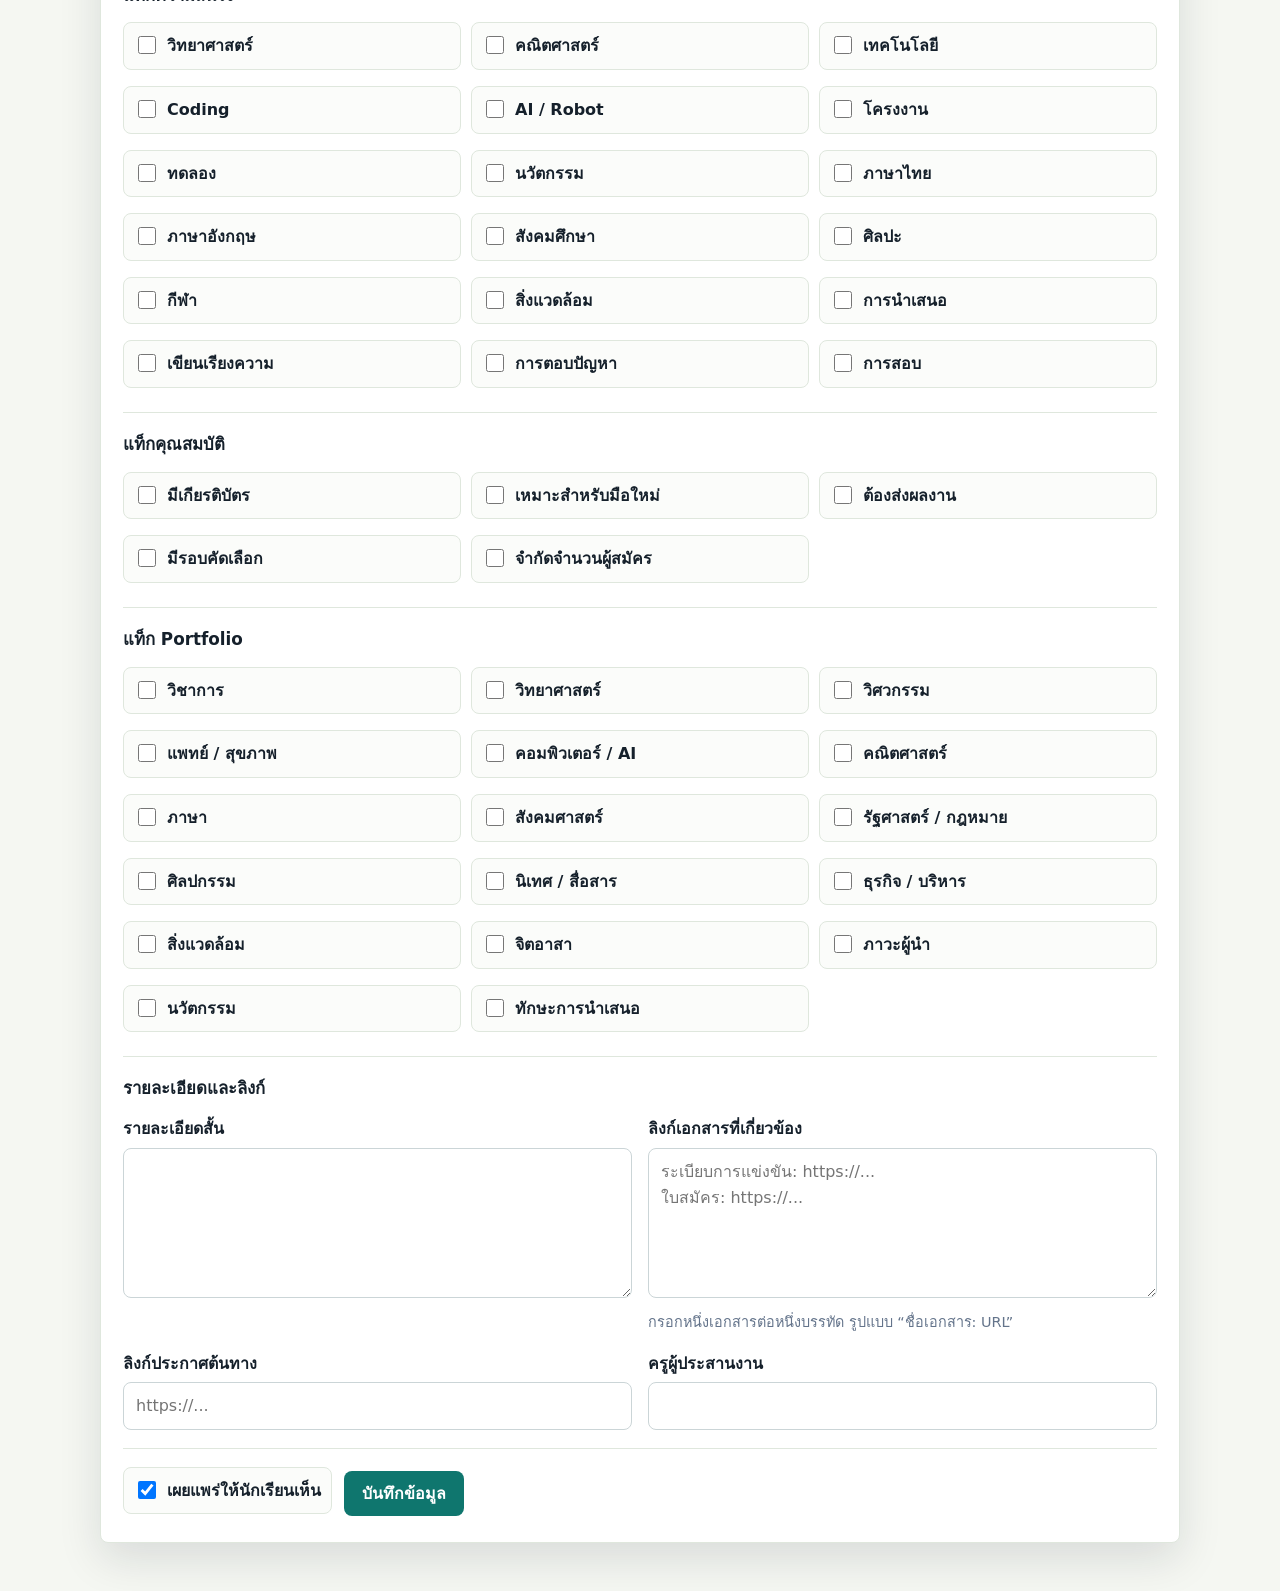
==== commit 7bad4493: "Hide auto tags in event form" ====
--- a/apps-script/Index.html
+++ b/apps-script/Index.html
@@ -151,16 +151,6 @@
       flex: 0 0 auto;
     }
 
-    .check-item.is-locked {
-      background: #edf7f5;
-      border-color: rgba(15, 118, 110, 0.32);
-      color: var(--brand-dark);
-    }
-
-    .check-item input:disabled {
-      cursor: not-allowed;
-    }
-
     .hint {
       margin: 6px 0 0;
       color: var(--muted);
@@ -269,7 +259,7 @@
           <div>
             <label for="location">สถานที่</label>
             <input id="location" name="location">
-            <p class="hint">ต้องกรอกเมื่อเลือกออนไซต์หรือผสม</p>
+            <p class="hint">ต้องกรอกเมื่อเลือกออนไซต์หรือออนไลน์+ออนไซต์</p>
           </div>
         </div>
       </section>
@@ -381,7 +371,9 @@
   <script>
     const TYPES = ['การแข่งขัน', 'จิตอาสา', 'งานแนะแนว', 'ค่าย/อบรม', 'ทุนการศึกษา', 'กิจกรรมอื่น ๆ'];
     const CATEGORIES = ['วิทยาศาสตร์', 'คณิตศาสตร์', 'เทคโนโลยี', 'ภาษาไทย', 'ภาษาอังกฤษ', 'สังคมศึกษา', 'ศิลปะ', 'กีฬา', 'สิ่งแวดล้อม', 'แนะแนวการศึกษา', 'จิตอาสา', 'ทั่วไป'];
-    const ACTIVITY_FORMATS = ['ออนไลน์', 'ออนไซต์', 'ผสม'];
+    const MIXED_ACTIVITY_FORMAT = 'ออนไลน์+ออนไซต์';
+    const LEGACY_MIXED_ACTIVITY_FORMAT = 'ผสม';
+    const ACTIVITY_FORMATS = ['ออนไลน์', 'ออนไซต์', MIXED_ACTIVITY_FORMAT];
     const LEVELS = [
       ['m1', 'ม.1'],
       ['m2', 'ม.2'],
@@ -404,7 +396,7 @@
     renderSelect('activityFormat', ACTIVITY_FORMATS);
     renderChecks('levelChecks', LEVELS.map(([value, label]) => ({ id: value, name: value, value, label })));
     renderChecks('interestTagChecks', INTEREST_TAGS.map(value => ({ name: 'interestTags', value, label: value })));
-    renderChecks('featureTagChecks', FEATURE_TAGS.map(value => ({ name: 'featureTags', value, label: value, locked: AUTO_FEATURE_TAGS.includes(value) })));
+    renderChecks('featureTagChecks', FEATURE_TAGS.filter(value => !AUTO_FEATURE_TAGS.includes(value)).map(value => ({ name: 'featureTags', value, label: value })));
     renderChecks('portfolioTagChecks', PORTFOLIO_TAGS.map(value => ({ name: 'portfolioTags', value, label: value })));
     updateAutoFields();
 
@@ -426,8 +418,8 @@
     function renderChecks(containerId, items) {
       const container = document.querySelector('#' + containerId);
       container.innerHTML = items.map(item => `
-        <label class="check-item ${item.locked ? 'is-locked' : ''}">
-          <input ${item.id ? `id="${item.id}"` : ''} ${item.locked ? 'data-auto-feature="true" disabled' : ''} type="checkbox" name="${item.name}" value="${item.value}">
+        <label class="check-item">
+          <input ${item.id ? `id="${item.id}"` : ''} type="checkbox" name="${item.name}" value="${item.value}">
           <span>${item.label}</span>
         </label>
       `).join('');
@@ -459,6 +451,7 @@
       updateAutoFields();
       const teamMemberCount = normalizeTeamMemberCount(valueOf('teamMemberCount'));
       const registrationFee = normalizeRegistrationFee(valueOf('registrationFee'));
+      const activityFormat = normalizeActivityFormat(valueOf('activityFormat'));
 
       return {
         title: valueOf('title'),
@@ -466,7 +459,7 @@
         type: valueOf('type'),
         category: valueOf('category'),
         organizer: valueOf('organizer'),
-        activityFormat: valueOf('activityFormat'),
+        activityFormat,
         location: valueOf('location'),
         m1: checked('m1'),
         m2: checked('m2'),
@@ -475,7 +468,7 @@
         m5: checked('m5'),
         m6: checked('m6'),
         interestTags: selectedValues('interestTags'),
-        featureTags: buildFeatureTags(selectedValues('featureTags'), teamMemberCount, registrationFee, valueOf('activityFormat')),
+        featureTags: buildFeatureTags(selectedValues('featureTags'), teamMemberCount, registrationFee, activityFormat),
         portfolioTags: selectedValues('portfolioTags'),
         registerOpenDate: valueOf('registerOpenDate'),
         registerOpenTime: valueOf('registerOpenTime'),
@@ -514,15 +507,10 @@
     function updateAutoFields() {
       const teamMemberCount = normalizeTeamMemberCount(valueOf('teamMemberCount'));
       const registrationFee = normalizeRegistrationFee(valueOf('registrationFee'));
-      const activityFormat = valueOf('activityFormat');
+      const activityFormat = normalizeActivityFormat(valueOf('activityFormat'));
       const locationInput = document.querySelector('#location');
-      const featureTags = buildFeatureTags(selectedValues('featureTags'), teamMemberCount, registrationFee, activityFormat);
-
-      locationInput.required = activityFormat === 'ออนไซต์' || activityFormat === 'ผสม';
-
-      document.querySelectorAll('[data-auto-feature="true"]').forEach(input => {
-        input.checked = featureTags.includes(input.value);
-      });
+
+      locationInput.required = activityFormat === 'ออนไซต์' || activityFormat === MIXED_ACTIVITY_FORMAT;
     }
 
     function buildFeatureTags(values, teamMemberCount, registrationFee, activityFormat) {
@@ -531,15 +519,23 @@
       tags.push(teamMemberCount === 1 ? 'แข่งขันเดี่ยว' : 'แข่งขันทีม');
       tags.push(registrationFee > 0 ? 'มีค่าสมัคร' : 'ฟรี');
 
-      if (activityFormat === 'ออนไลน์' || activityFormat === 'ผสม') {
+      const normalizedActivityFormat = normalizeActivityFormat(activityFormat);
+
+      if (normalizedActivityFormat === 'ออนไลน์' || normalizedActivityFormat === MIXED_ACTIVITY_FORMAT) {
         tags.push('ออนไลน์');
       }
 
-      if (activityFormat === 'ออนไซต์' || activityFormat === 'ผสม') {
+      if (normalizedActivityFormat === 'ออนไซต์' || normalizedActivityFormat === MIXED_ACTIVITY_FORMAT) {
         tags.push('ต้องเดินทาง');
       }
 
       return Array.from(new Set(tags));
+    }
+
+    function normalizeActivityFormat(value) {
+      const text = String(value || '').trim();
+      if (text === LEGACY_MIXED_ACTIVITY_FORMAT) return MIXED_ACTIVITY_FORMAT;
+      return ACTIVITY_FORMATS.includes(text) ? text : '';
     }
 
     function normalizeTeamMemberCount(value) {
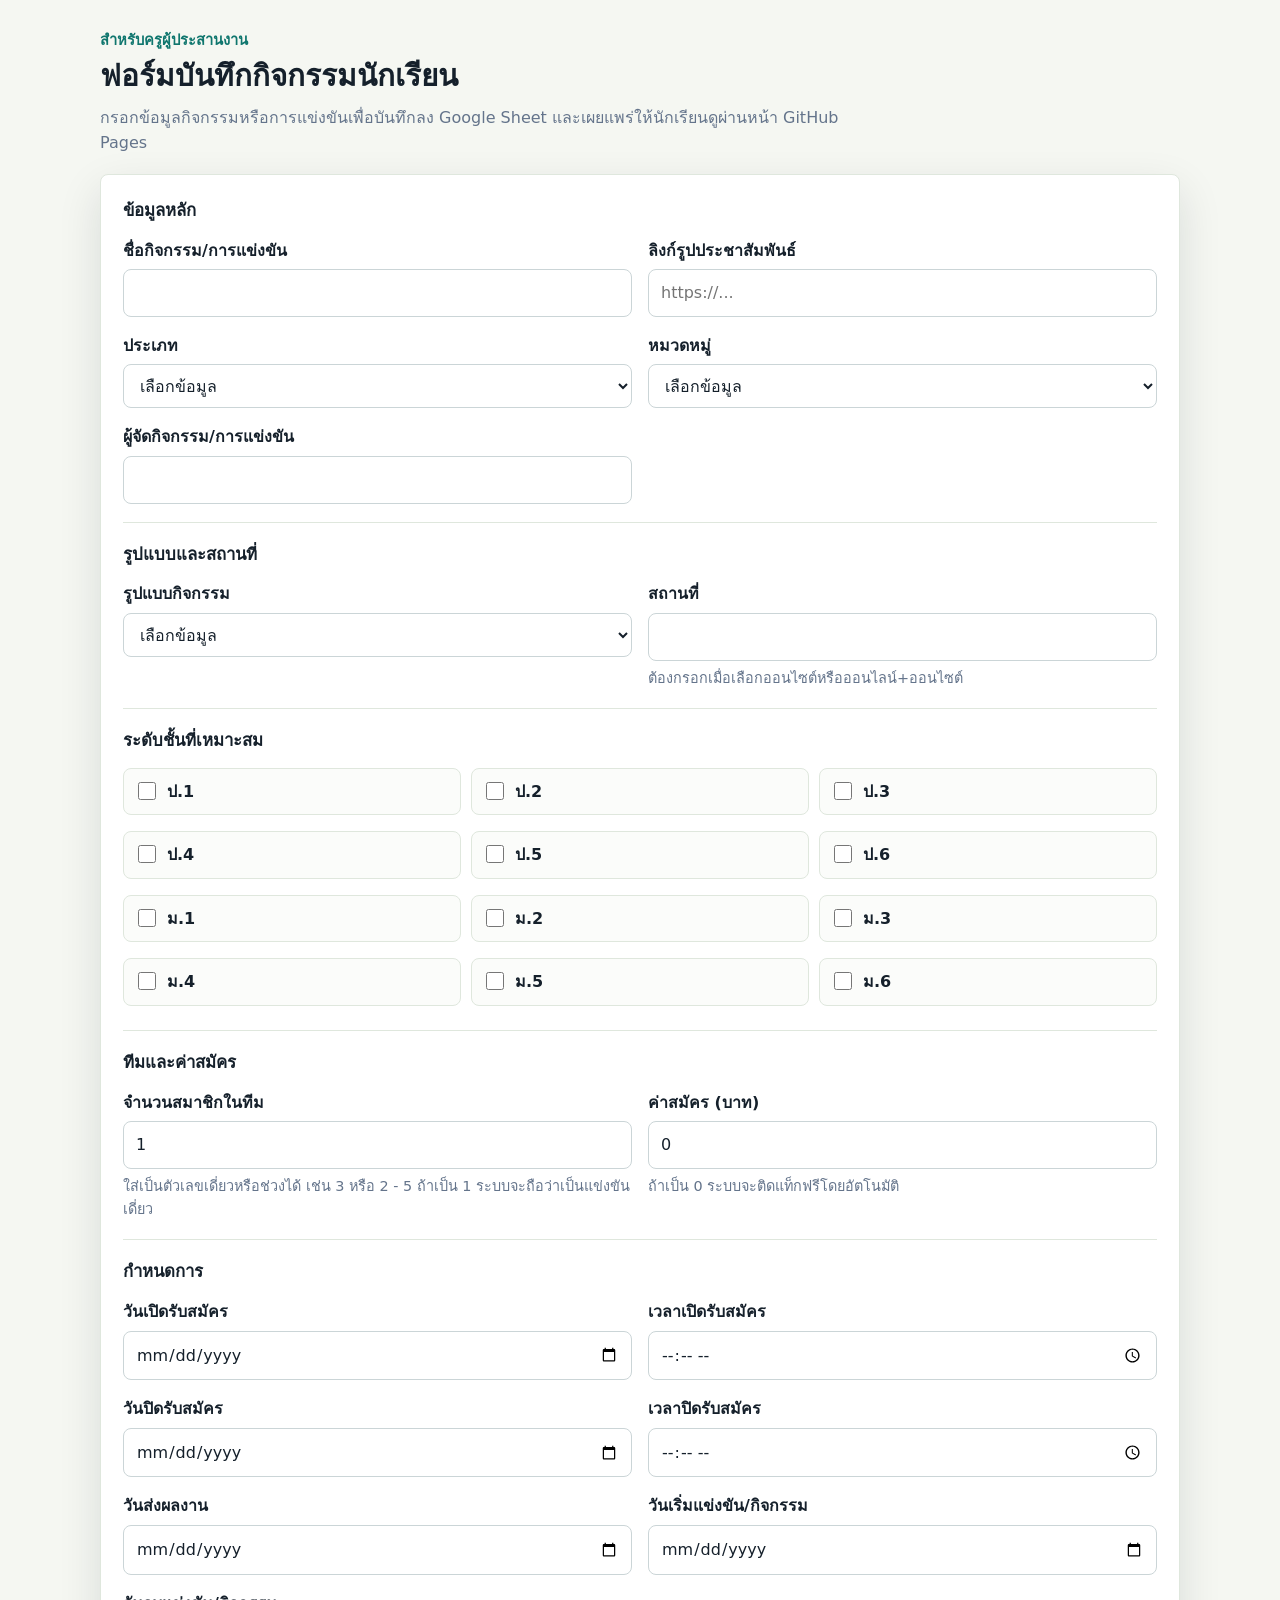
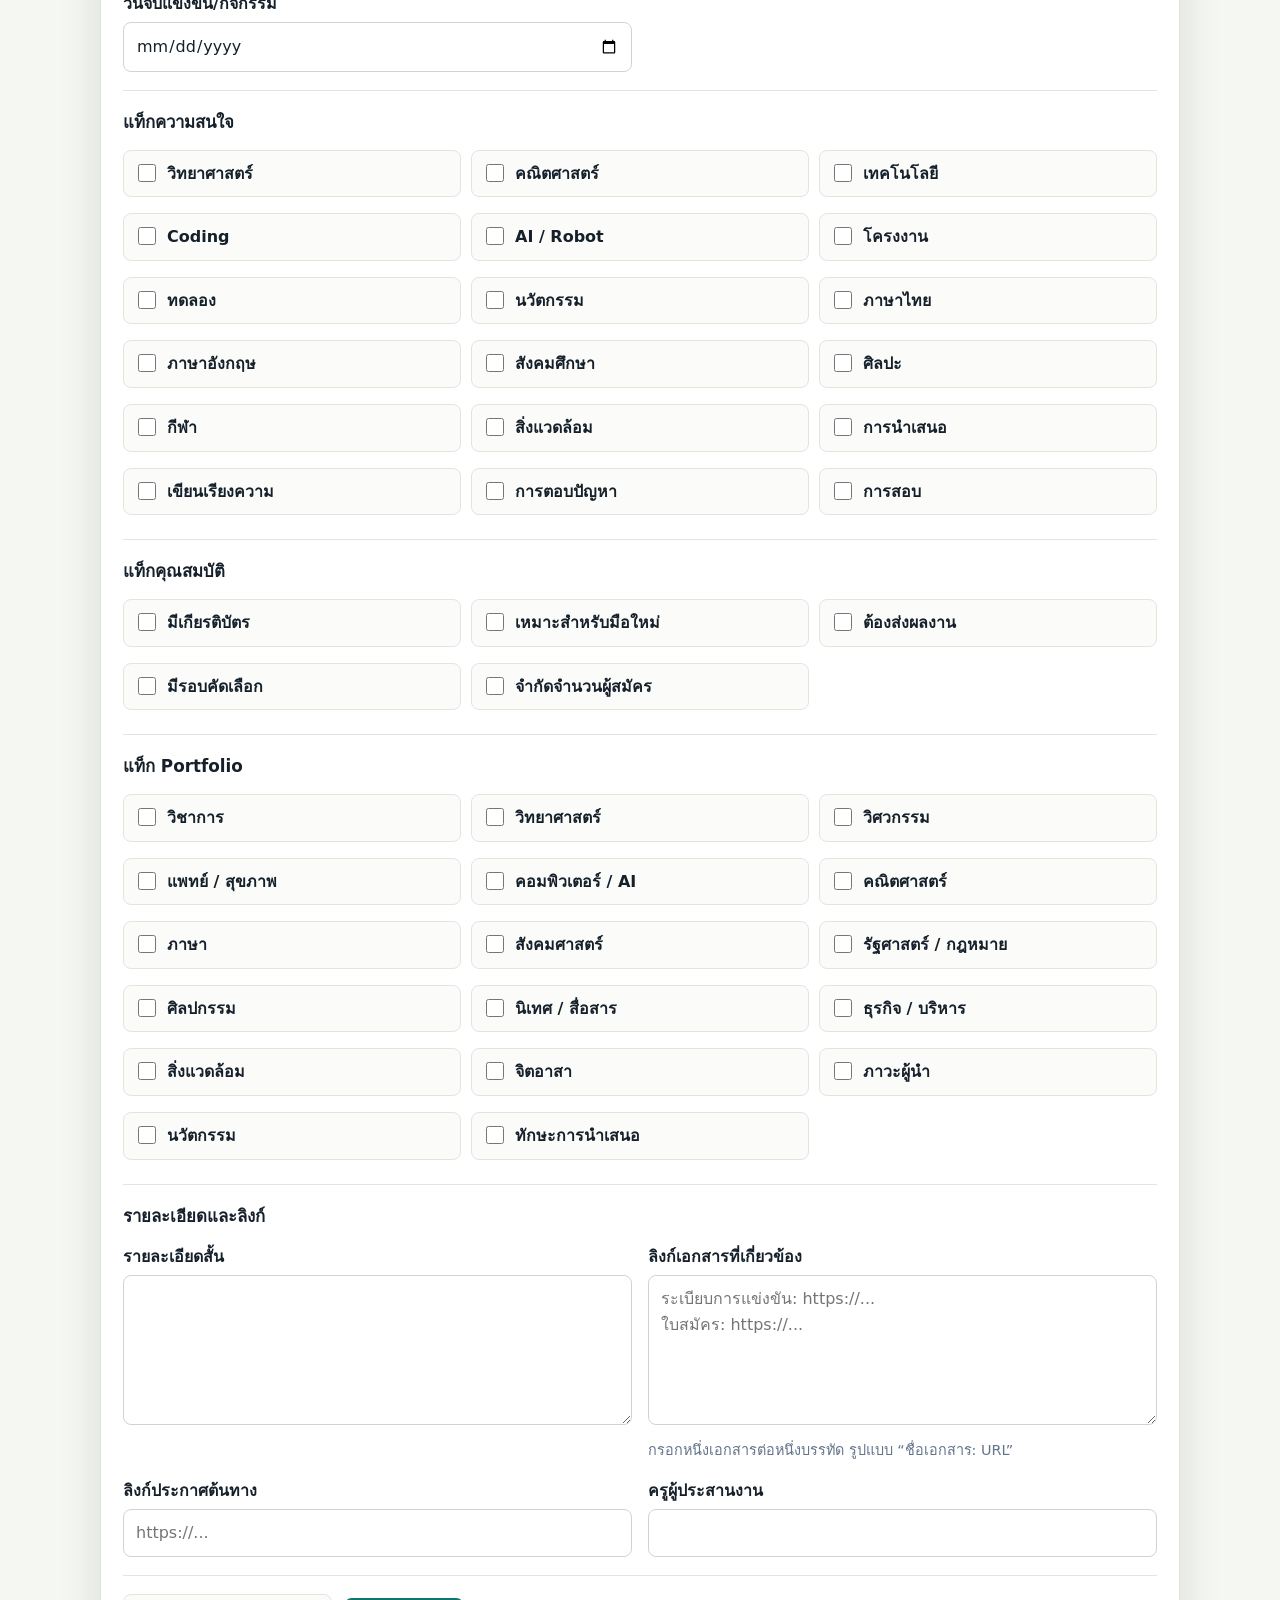
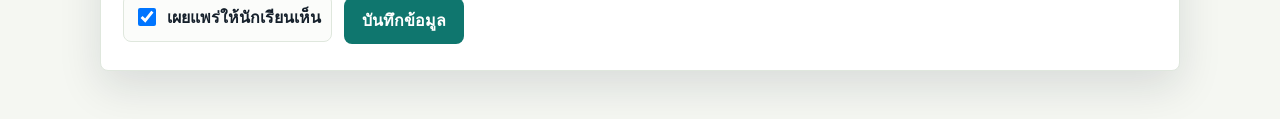
==== commit 76faf2fc: "Support primary levels and richer event cards" ====
--- a/apps-script/Index.html
+++ b/apps-script/Index.html
@@ -274,8 +274,8 @@
         <div class="grid">
           <div>
             <label for="teamMemberCount">จำนวนสมาชิกในทีม</label>
-            <input id="teamMemberCount" name="teamMemberCount" type="number" min="1" step="1" value="1" inputmode="numeric">
-            <p class="hint">ถ้าเป็น 1 ระบบจะถือว่าเป็นแข่งขันเดี่ยวและไม่แสดงจำนวนสมาชิกบนหน้าเว็บนักเรียน</p>
+            <input id="teamMemberCount" name="teamMemberCount" type="text" value="1" inputmode="numeric" placeholder="เช่น 1, 3 หรือ 2 - 5">
+            <p class="hint">ใส่เป็นตัวเลขเดี่ยวหรือช่วงได้ เช่น 3 หรือ 2 - 5 ถ้าเป็น 1 ระบบจะถือว่าเป็นแข่งขันเดี่ยว</p>
           </div>
           <div>
             <label for="registrationFee">ค่าสมัคร (บาท)</label>
@@ -375,6 +375,12 @@
     const LEGACY_MIXED_ACTIVITY_FORMAT = 'ผสม';
     const ACTIVITY_FORMATS = ['ออนไลน์', 'ออนไซต์', MIXED_ACTIVITY_FORMAT];
     const LEVELS = [
+      ['p1', 'ป.1'],
+      ['p2', 'ป.2'],
+      ['p3', 'ป.3'],
+      ['p4', 'ป.4'],
+      ['p5', 'ป.5'],
+      ['p6', 'ป.6'],
       ['m1', 'ม.1'],
       ['m2', 'ม.2'],
       ['m3', 'ม.3'],
@@ -461,6 +467,12 @@
         organizer: valueOf('organizer'),
         activityFormat,
         location: valueOf('location'),
+        p1: checked('p1'),
+        p2: checked('p2'),
+        p3: checked('p3'),
+        p4: checked('p4'),
+        p5: checked('p5'),
+        p6: checked('p6'),
         m1: checked('m1'),
         m2: checked('m2'),
         m3: checked('m3'),
@@ -516,7 +528,7 @@
     function buildFeatureTags(values, teamMemberCount, registrationFee, activityFormat) {
       const tags = values.filter(value => !AUTO_FEATURE_TAGS.includes(value));
 
-      tags.push(teamMemberCount === 1 ? 'แข่งขันเดี่ยว' : 'แข่งขันทีม');
+      tags.push(isSoloTeamMemberCount(teamMemberCount) ? 'แข่งขันเดี่ยว' : 'แข่งขันทีม');
       tags.push(registrationFee > 0 ? 'มีค่าสมัคร' : 'ฟรี');
 
       const normalizedActivityFormat = normalizeActivityFormat(activityFormat);
@@ -539,8 +551,26 @@
     }
 
     function normalizeTeamMemberCount(value) {
-      const number = parseInt(String(value || '').replace(/,/g, ''), 10);
-      return Number.isFinite(number) && number >= 1 ? number : 1;
+      const text = String(value || '').trim().replace(/,/g, '');
+      if (!text) return '1';
+
+      const rangeMatch = text.match(/^(\d+)\s*[-–—]\s*(\d+)$/);
+      if (rangeMatch) {
+        const first = parseInt(rangeMatch[1], 10);
+        const second = parseInt(rangeMatch[2], 10);
+        if (!first || !second || first < 1 || second < 1) return '1';
+
+        const min = Math.min(first, second);
+        const max = Math.max(first, second);
+        return min === max ? String(min) : `${min} - ${max}`;
+      }
+
+      const number = parseInt(text, 10);
+      return Number.isFinite(number) && number >= 1 ? String(number) : '1';
+    }
+
+    function isSoloTeamMemberCount(value) {
+      return normalizeTeamMemberCount(value) === '1';
     }
 
     function normalizeRegistrationFee(value) {
